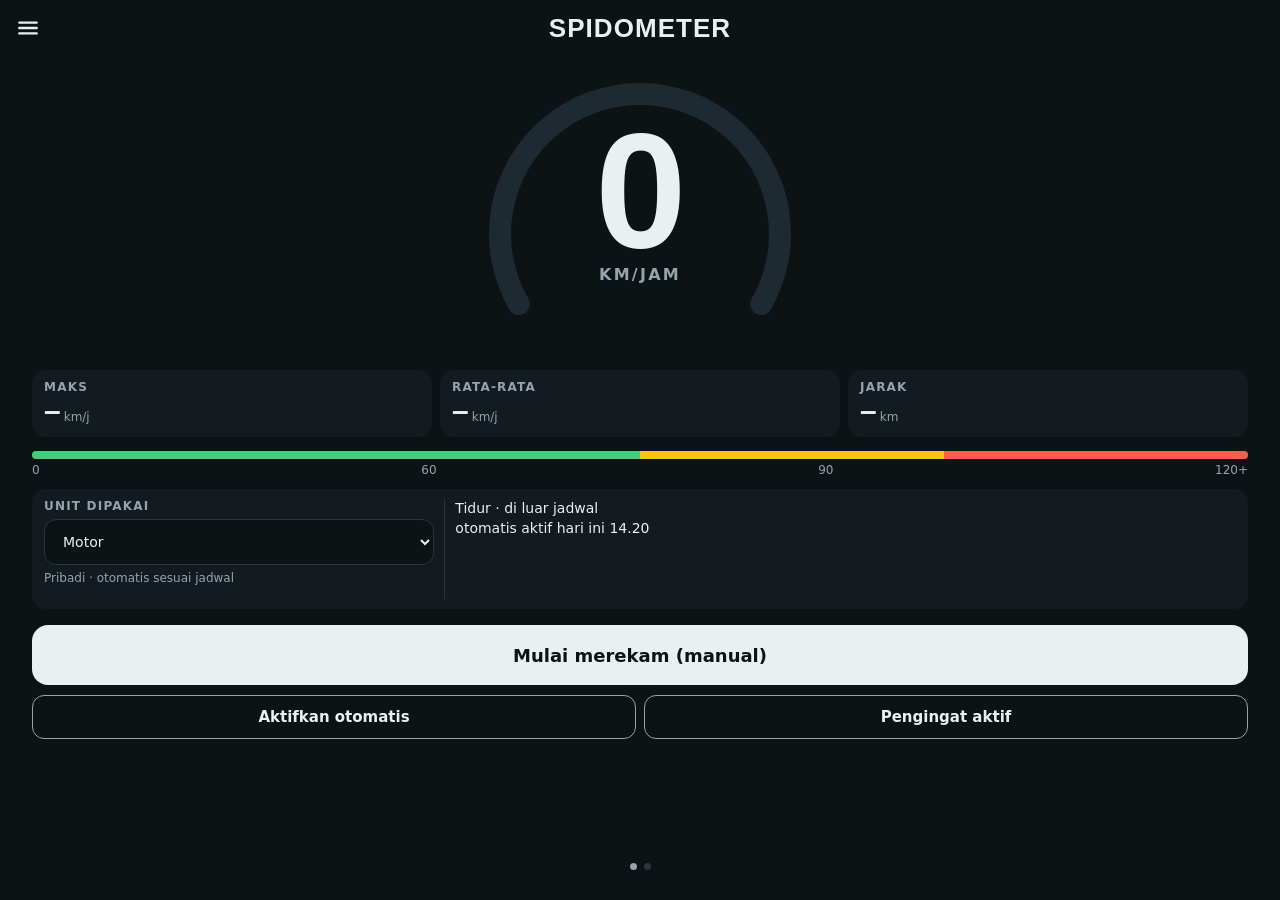
==== index.html @ d52c03e2 "v0.9.2 panel ikon, Data peta" ====
<!doctype html>
<html lang="id">
<head>
<meta charset="utf-8">
<meta name="viewport" content="width=device-width, initial-scale=1.0, maximum-scale=1.0, viewport-fit=cover">
<meta name="theme-color" content="#0D1215">
<title>HZ Trip</title>
<link rel="stylesheet" href="vendor/leaflet.css">
<link rel="stylesheet" href="style.css">
</head>
<body>
<div id="app">
  <div id="top">
    <button class="ib" id="btnMenu" aria-label="Menu"><svg width="26" height="26" viewBox="0 0 24 24" fill="none" stroke="currentColor" stroke-width="2.2" stroke-linecap="round"><path d="M4 7h16M4 12h16M4 17h16"/></svg></button>
    <div class="ttl" id="ttl">SPIDOMETER</div>
    <div style="width:48px"></div>
  </div>
  <div id="main">

    <!-- A. Spidometer -->
    <section class="view on" id="v-spido">
      <div id="spPager">
      <div id="spMain">
      <div class="gwrap">
        <svg viewBox="0 0 360 300" aria-hidden="true">
          <path id="gTrack" fill="none" style="stroke:var(--sf)" stroke-width="22" stroke-linecap="round"/>
          <path id="gVal" fill="none" stroke="#3FD07A" stroke-width="22" stroke-linecap="round"/>
        </svg>
        <div class="gnum"><b id="gNum">0</b><span>KM/JAM</span></div>
      </div>
      <div class="stats">
        <div class="stat"><small>MAKS</small><b id="sMax">–</b><i>km/j</i></div>
        <div class="stat"><small>RATA-RATA</small><b id="sAvg">–</b><i>km/j</i></div>
        <div class="stat"><small>JARAK</small><b id="sKm">–</b><i>km</i></div>
      </div>
      <div class="legend"><div></div><div></div><div></div></div>
      <div class="legl"><span>0</span><span>60</span><span>90</span><span>120+</span></div>
      <div class="card ucard urow"><div class="ucol"><label for="unitSel">UNIT DIPAKAI</label><select id="unitSel"></select><div class="muted" id="unitNote"></div></div><div id="modeBox"></div></div>
      <button class="recbtn start" id="btnRec"></button>
      <div id="modeBtns"></div>
      <div class="gps" id="gpsLine"></div>
      <div id="warnBox"></div>
      <div id="bkNote"></div>
      </div>
      <div id="spMapPage">
        <div id="spMapWrap"><div id="spMap"></div>
          <div id="spHud"><div class="spv"><b id="spSpd">–</b><small>km/j</small></div></div>
          <div id="spNote"></div>
          <button class="locbtn" id="spToMain" aria-label="Ke Spidometer"><svg width="24" height="24" viewBox="0 0 24 24" fill="none" stroke-width="2" stroke-linecap="round" stroke-linejoin="round"><path d="M3.5 18a9 9 0 1 1 17 0"/><path d="M12 17l4.2-5.6"/><circle cx="12" cy="17" r="1.3"/><path d="M5.6 12.4l1.2.7M12 7.2v1.4M18.4 12.4l-1.2.7"/></svg></button>
          <button class="locbtn" id="spBat" aria-label="Batas wilayah"><svg width="24" height="24" viewBox="0 0 24 24" fill="none" stroke-width="2" stroke-linecap="round" stroke-linejoin="round"><path d="M4 7l5-3 6 3 5-2v12l-5 2-6-3-5 3z"/><path d="M9 4v13M15 7v13"/></svg></button>
          <button class="locbtn" id="spLoc" aria-label="Posisi saya"><svg width="22" height="22" viewBox="0 0 24 24" fill="none" stroke-width="2" stroke-linecap="round"><circle cx="12" cy="12" r="7"/><circle cx="12" cy="12" r="2.5"/><path d="M12 1v4M12 19v4M1 12h4M19 12h4"/></svg></button>
        </div>
        <div id="spBar"><button class="btn sm on" id="spFol">Ikuti: ya</button><button class="btn sm on" id="spZoom">Zoom otomatis: ya</button><button class="btn sm" id="spAwake">Layar menyala: tidak</button></div>
              </div>
      </div>
      <div id="spDots"><i id="spD1" class="on"></i><i id="spD0"></i></div>
    </section>

    <!-- B. Lintasan -->
    <section class="view" id="v-lintasan">
      <div class="mapnav"><button class="ib" id="mPrev" aria-label="Hari sebelumnya"><svg width="20" height="20" viewBox="0 0 24 24" fill="none" stroke="currentColor" stroke-width="2.4" stroke-linecap="round" stroke-linejoin="round"><path d="M15 5l-7 7 7 7"/></svg></button><input type="date" id="mPick"><button class="ib" id="mNext" aria-label="Hari berikutnya"><svg width="20" height="20" viewBox="0 0 24 24" fill="none" stroke="currentColor" stroke-width="2.4" stroke-linecap="round" stroke-linejoin="round"><path d="M9 5l7 7-7 7"/></svg></button><button class="btn sm" id="mToday">Hari ini</button></div>
      <div class="mapbar">
        <div class="seg" id="mapSeg"><button data-map="sat">Satelit</button><button data-map="osm">Peta</button></div>
        <button class="ib mapmenu" id="mapMenu" aria-label="Menu peta"><svg width="24" height="24" viewBox="0 0 24 24" fill="none" stroke="currentColor" stroke-width="2" stroke-linecap="round" stroke-linejoin="round"><path d="M9 4L3 6v14l6-2 6 2 6-2V4l-6 2-6-2z"/><path d="M9 4v14M15 6v14"/></svg></button>
      </div>
      <div class="chips" id="mapChips"></div>
      <div id="mapWrap"><div id="map"></div><div id="mapMsg"></div><button class="btn" id="mapPlay" aria-label="Putar ulang lintasan">▶ Putar</button><div id="pbHud" style="display:none"><b id="pbSpd">0</b><small>km/j</small><span id="pbClk">--.--.--</span></div></div>
      <div id="pbBar" style="display:none"><div class="pbr"><button class="btn" id="pbPlay" aria-label="Putar atau jeda">▶</button><input type="range" id="pbSl" min="0" max="1000" value="0"><button class="btn sm" id="pbX">Tutup</button></div><div class="pbr"><div class="seg" id="pbMult"><button data-m="1">×1</button><button data-m="10">×10</button><button data-m="60">×60</button></div><button class="btn sm" id="pbFol">Ikuti: ya</button></div></div>
      <div id="profBox" style="display:none"><div class="phd"><b id="profT">Profil ketinggian</b><button class="btn sm" id="profX">Tutup</button></div><div class="pst" id="profS"></div><canvas id="profCv"></canvas><div class="pst" id="profR"></div></div>
      <div class="legend" style="margin:8px 16px 4px"><div></div><div></div><div></div></div>
      <div class="legl" style="margin:0 16px 4px"><span>0</span><span>60</span><span>90</span><span>120+</span></div>
      <div class="legnote"><i></i>Abu-abu = berhenti (0 km/j lebih dari 1 menit)</div>
    </section>

    <!-- C. Riwayat -->
    <section class="view" id="v-riwayat">
      <button class="btn" id="btnPrint" style="width:100%">Cetak / ekspor</button>
      <div id="monthView"></div>
      <div id="dayView">
      <div class="row" style="margin-top:8px;flex-wrap:wrap"><button class="btn sm" id="toList">‹ Daftar 30 hari</button><button class="btn sm" id="toMap">Lihat di peta</button></div>
      <div class="dnav">
        <button class="ib" id="dPrev" aria-label="Hari sebelumnya"><svg width="22" height="22" viewBox="0 0 24 24" fill="none" stroke="currentColor" stroke-width="2.4" stroke-linecap="round" stroke-linejoin="round"><path d="M15 5l-7 7 7 7"/></svg></button>
        <div class="dt" id="dLabel"></div>
        <button class="ib" id="dNext" aria-label="Hari berikutnya"><svg width="22" height="22" viewBox="0 0 24 24" fill="none" stroke="currentColor" stroke-width="2.4" stroke-linecap="round" stroke-linejoin="round"><path d="M9 5l7 7-7 7"/></svg></button>
      </div>
      <input type="date" id="dPick" style="margin-top:4px">
      <div id="daySum"></div>
      <div id="miniWrap" style="display:none"><div id="miniMap"></div><div id="miniBar"><span id="miniT"></span><button class="btn sm" id="miniX">Tutup peta</button></div></div>
      <div id="tripList"></div>
      </div>
    </section>

    <!-- Data peta -->
    <section class="view" id="v-data">
      <div class="row" style="margin-bottom:10px"><div class="seg" id="dpTabs"><button data-tab="danau">Danau</button><button data-tab="gambar">Gambar</button><button data-tab="batas">Batas</button><button data-tab="pdf">Peta PDF</button></div></div>
      <div class="dpp" id="dp-danau"></div>
      <div class="dpp" id="dp-gambar"></div>
      <div class="dpp" id="dp-batas"></div>
      <div class="dpp" id="dp-pdf">
      <div class="card"><div id="ovList" class="muted">Belum ada.</div>
        <button class="btn" id="ovAdd" style="margin-top:10px;width:100%">+ Tambah peta dari PDF</button>
        <button class="btn" id="ovImp" style="margin-top:8px;width:100%">Impor peta dari ponsel lain (.hzpeta)</button>
        <input type="file" id="ovHz" multiple style="display:none">
        <input type="file" id="ovFile" accept="application/pdf,.pdf" style="display:none">
        <div class="muted" style="margin-top:8px">PDF diubah jadi gambar beresolusi tinggi di ponsel, lalu dipasang di peta lewat 2–3 titik acuan. Tampil di Lintasan dan peta mini; bisa dipakai tanpa internet.</div></div>

      </div>
    </section>

    <!-- Pengaturan -->
    <section class="view" id="v-set">
      <div id="setMenu"></div>
      <div class="spage" id="sp-jadwal">
        <div class="sph"><button class="ib" data-back="1" aria-label="Kembali"><svg width="24" height="24" viewBox="0 0 24 24" fill="none" stroke="currentColor" stroke-width="2.4" stroke-linecap="round" stroke-linejoin="round"><path d="M15 5l-7 7 7 7"/></svg></button><b>Jadwal dan rekam otomatis</b></div>
      <div class="h">JADWAL MINGGUAN</div>
      <div class="card">
        <label class="chk"><input type="checkbox" id="autoChk"> Rekam otomatis sesuai jadwal</label>
        <div class="muted" style="margin:6px 0 10px">Di dalam jendela jadwal, HZ Trip siaga dan mulai merekam sendiri saat kendaraan jalan. Di luar jendela, HZ Trip tidur; rekam manual lewat tombol Mulai.</div>
        <div class="muted" style="margin-bottom:4px">Jendela aktif dimulai sebelum masuk dan berakhir setelah pulang:</div>
        <select id="marginSel"><option value="0">tepat jam masuk / pulang</option><option value="15">15 menit sebelum / sesudah</option><option value="30">30 menit sebelum / sesudah</option><option value="45">45 menit sebelum / sesudah</option><option value="60">1 jam sebelum / sesudah</option></select>
      </div>
      <div id="schedBox"></div>

      <div class="h">BATAS PISAH TRIP</div>
      <select id="splitSel">
        <option value="15">15 detik</option><option value="60">1 menit</option><option value="180">3 menit</option><option value="300">5 menit</option>
      </select>
      <div class="muted" style="margin-top:6px">Berhenti selama ini = trip berakhir. Trip baru mulai otomatis saat kecepatan 5 km/jam atau lebih selama 5 detik, atau saat keluar dari lingkaran titik berhenti terakhir. Trip hanya disimpan bila pernah mencapai 10 km/jam.</div>

      <div class="h">LINGKARAN TITIK BERHENTI</div>
      <select id="radiusSel"><option value="150">150 meter</option><option value="200">200 meter</option></select>
      <div class="muted" style="margin-top:6px">Setelah berhenti, bila ponsel keluar dari lingkaran ini rekaman langsung dimulai tanpa menunggu kecepatan.</div>
      </div>
      <div class="spage" id="sp-unit">
        <div class="sph"><button class="ib" data-back="1" aria-label="Kembali"><svg width="24" height="24" viewBox="0 0 24 24" fill="none" stroke="currentColor" stroke-width="2.4" stroke-linecap="round" stroke-linejoin="round"><path d="M15 5l-7 7 7 7"/></svg></button><b>Unit dan pengemudi</b></div>
      <div class="h">NAMA PENGEMUDI (UNTUK LAPORAN)</div>
      <input type="text" id="driverIn" placeholder="Nama" maxlength="40">

      <div class="h">UNIT</div>
      <div class="card" id="unitBox"></div>
      <div class="row" style="margin-top:8px"><input type="text" id="unitNew" placeholder="Nomor unit baru, mis. BT.15" maxlength="20"><select id="unitNewType" style="width:112px;flex-shrink:0"><option>Kerja</option><option>Pribadi</option></select><button class="btn pri" id="unitAdd" style="flex-shrink:0">Tambah</button></div>
      </div>
      <div class="spage" id="sp-peta">
        <div class="sph"><button class="ib" data-back="1" aria-label="Kembali"><svg width="24" height="24" viewBox="0 0 24 24" fill="none" stroke="currentColor" stroke-width="2.4" stroke-linecap="round" stroke-linejoin="round"><path d="M15 5l-7 7 7 7"/></svg></button><b>Peta</b></div>
      <div class="h">PETA SAYA (PDF)</div>
      <div class="card"><div class="muted">Daftar peta PDF (tambah, kalibrasi, ekspor, impor, hapus) sekarang ada di menu Data peta.</div><button class="btn" id="ovGo" style="margin-top:10px;width:100%">Buka Data peta › Peta PDF</button></div>

      <div class="h">DATA KETINGGIAN (DEMNAS)</div>
      <div class="card"><div class="muted" id="demInfo">Memeriksa…</div>
        <div class="muted" id="demProg" style="display:none;margin-top:8px"></div>
        <div class="muted" id="demErr" style="margin-top:6px;white-space:pre-wrap;color:var(--bad,#e66)"></div>
        <button class="btn" id="demAdd" style="margin-top:10px;width:100%">Impor berkas .tif</button>
        <input type="file" id="demFile" multiple style="display:none">
        <button class="btn" id="demDel" style="margin-top:8px;width:100%;display:none">Hapus data ketinggian</button>
        <div class="muted" style="margin-top:8px">Pilih satu atau beberapa lembar DEMNAS (.tif, koordinat derajat/EPSG:4326). Dibaca di ponsel, disimpan terpisah dari cache peta dan tidak ikut cadangan, jadi simpan berkas aslinya. Sumber: DEMNAS, Badan Informasi Geospasial (BIG).</div></div>

      <div class="h">DETAIL SATELIT</div>
      <div class="card"><div class="muted">Zoom terdalam yang punya foto asli di areamu. Di atas angka ini foto hanya diperbesar (buram), tapi peta tetap bisa di-zoom lebih dekat tanpa tulisan "data not yet available". Kalau foto masih tajam, naikkan; kalau muncul tulisan itu, turunkan.</div>
        <div class="opts" id="satNat" style="margin-top:8px"></div></div>

      <div class="h">CACHE PETA</div>
      <div class="card"><div class="muted" id="tcInfo">Menghitung…</div>
        <div class="muted" style="margin-top:6px">Peta satelit dan peta jalan yang pernah Anda lihat tersimpan di ponsel, jadi bisa dibuka lagi tanpa internet. Batas 300 MB; yang paling lama dibuang lebih dulu.</div>
        <button class="btn" id="tcClear" style="margin-top:10px;width:100%">Bersihkan cache peta</button></div>
      </div>
      <div class="spage" id="sp-data">
        <div class="sph"><button class="ib" data-back="1" aria-label="Kembali"><svg width="24" height="24" viewBox="0 0 24 24" fill="none" stroke="currentColor" stroke-width="2.4" stroke-linecap="round" stroke-linejoin="round"><path d="M15 5l-7 7 7 7"/></svg></button><b>Data dan cadangan</b></div>
      <div class="h">CADANGAN DATA</div>
      <div class="card"><div class="muted" id="bkInfo">Memeriksa…</div>
        <button class="btn pri" id="bkMake" style="margin-top:10px;width:100%">Buat cadangan sekarang</button>
        <label class="plist" style="display:flex;align-items:center;gap:12px;margin-top:8px;font-size:max(11px,calc(15px * var(--fs,1)))"><input type="checkbox" id="autoBkChk" checked style="width:20px;height:20px"> Simpan cadangan otomatis tiap hari (2 berkas bergantian)</label>
        <button class="btn" id="bkRestore" style="margin-top:8px;width:100%">Pulihkan dari cadangan</button>
        <input type="file" id="bkFile" accept=".hztrip,application/gzip,application/octet-stream,application/json" style="display:none">
        <div class="muted" style="margin-top:8px">Satu berkas berisi semua trip, jadwal, unit, dan pengaturan. Kirim ke WhatsApp atau Drive supaya aman bila ponsel hilang. Peta saya (PDF) tidak ikut; impor ulang dari berkas PDF Anda.</div></div>

      <div class="h">MERAMPINGKAN DATA LAMA</div>
      <div class="card"><div class="muted" id="thinInfo">Memeriksa…</div>
        <div class="row" style="margin-top:10px;gap:8px;align-items:center"><span class="muted">Data lebih lama dari</span>
          <select id="thinSel"><option value="90">90 hari</option><option value="180">180 hari</option><option value="365">365 hari</option></select></div>
        <button class="btn" id="thinGo" style="margin-top:10px;width:100%">Rampingkan sekarang</button>
        <div class="muted" style="margin-top:8px">Titik GPS yang rapat pada hari lama dijarangkan (belokan, perubahan kecepatan, awal dan akhir trip tetap utuh). Daftar trip, jarak, kecepatan, dan rata-rata tidak berubah. Potong atau gabung trip pada hari yang sudah dirampingkan jadi kurang presisi. Anda akan ditawari cadangan dulu.</div></div>

      <div class="h">TRIP DIHAPUS</div>
      <div class="card"><div id="hidList" class="muted">Tidak ada.</div><div class="muted" style="margin-top:8px">Trip yang dihapus disembunyikan 30 hari, lalu titik GPS-nya dihapus permanen.</div></div>
      </div>
      <div class="spage" id="sp-latar">
        <div class="sph"><button class="ib" data-back="1" aria-label="Kembali"><svg width="24" height="24" viewBox="0 0 24 24" fill="none" stroke="currentColor" stroke-width="2.4" stroke-linecap="round" stroke-linejoin="round"><path d="M15 5l-7 7 7 7"/></svg></button><b>Perekaman latar belakang</b></div>
      <div class="h">PEREKAMAN DI LATAR BELAKANG</div>
      <div class="card"><div class="muted" id="setStat"></div>
        <button class="btn" id="btnBg" style="margin-top:10px;width:100%">Atur izin lokasi "Selalu"</button>
        <button class="btn" id="btnBatt" style="margin-top:8px;width:100%">Atur penghematan baterai</button>
        <button class="btn" id="btnAct" style="margin-top:8px;width:100%">Atur izin aktivitas fisik</button>
        <div style="margin-top:12px"><label for="popSel" style="display:block;font-size:max(11px,calc(12px * var(--fs,1)));font-weight:600;letter-spacing:.1em;color:var(--tx2);margin-bottom:6px">SUARA POPUP</label>
          <select id="popSel"><option value="alarm">Alarm (berbunyi walau ponsel senyap)</option><option value="notif">Notifikasi (ikut mode senyap)</option><option value="off">Tanpa suara (hanya getar)</option></select>
          <div class="muted" id="popName" style="margin-top:8px"></div>
          <div class="row" style="margin-top:6px;gap:6px"><button class="btn sm" id="btnPopPick" style="flex:1">Pilih nada</button><button class="btn sm" id="btnPopTest" style="flex:1">Coba bunyikan</button><button class="btn sm" id="btnPopDef" style="flex:1">Nada bawaan</button></div>
          <div class="muted" style="margin-top:6px">Popup mulai merekam sendiri bila tidak ditutup dalam 2 menit sejak muncul. Tombol Tutup berarti tidak merekam.</div></div>
        <button class="btn" id="btnOver" style="margin-top:8px;width:100%">Atur izin popup (tampil di atas aplikasi lain)</button>
        <div class="muted" style="margin-top:8px">Pilih HZ Trip lalu "Tanpa pembatasan" agar perekaman tidak dimatikan sistem.</div>
        <div class="muted" style="margin-top:8px">Tombol cepat: geser layar dari atas dua kali, ketuk ikon pensil, lalu seret "HZ Trip" ke deretan atas. Satu ketuk untuk Mulai / Akhiri.</div>
      </div>
      <div class="h">CATATAN PEMICU</div>
      <div class="card"><pre id="diagBox" class="muted" style="white-space:pre-wrap;font-size:max(11px,calc(12px * var(--fs,1)));max-height:260px;overflow:auto;margin:0">Memuat…</pre>
        <div class="row" style="gap:8px;margin-top:10px"><button class="btn" id="diagShare" style="flex:1">Bagikan</button><button class="btn" id="diagClear" style="flex:1">Hapus</button></div>
        <div class="muted" style="margin-top:8px">Setiap kali pemicu otomatis jalan, berhenti, atau gagal, tercatat di sini. Bila rekaman terlambat mulai, kirim catatan ini agar penyebabnya bisa dilacak.</div></div>
      </div>
      <div class="spage" id="sp-tampil">
        <div class="sph"><button class="ib" data-back="1" aria-label="Kembali"><svg width="24" height="24" viewBox="0 0 24 24" fill="none" stroke="currentColor" stroke-width="2.4" stroke-linecap="round" stroke-linejoin="round"><path d="M15 5l-7 7 7 7"/></svg></button><b>Tampilan</b></div>
      <div class="h">TEMA</div>
      <div class="themeseg" id="themeSeg"><button data-t="dark">Gelap</button><button data-t="light">Terang</button><button data-t="auto">Ikuti sistem</button></div>
      <div class="h" style="margin-top:18px">UKURAN TEKS</div>
      <div class="themeseg" id="fontSeg"><button data-f="s">Kecil</button><button data-f="m">Sedang</button><button data-f="l">Besar</button></div>
      <div class="muted" style="margin-top:8px">Besar = ukuran sekarang. Sedang 85%, Kecil 70%, teks terkecil tetap 11 px. Angka kecepatan besar tidak ikut berubah.</div>
      <div class="muted" style="margin-top:8px">Tema terang lebih mudah dibaca di bawah matahari. Peta, cetakan PDF, dan KML tidak berubah.</div>
      </div>
      <div class="spage" id="sp-tentang">
        <div class="sph"><button class="ib" data-back="1" aria-label="Kembali"><svg width="24" height="24" viewBox="0 0 24 24" fill="none" stroke="currentColor" stroke-width="2.4" stroke-linecap="round" stroke-linejoin="round"><path d="M15 5l-7 7 7 7"/></svg></button><b>Tentang</b></div>
      <div class="h">ATURAN TETAP</div>
      <div class="card muted">Warna kecepatan: hijau sampai 60, kuning 60–90, merah di atas 90 km/jam.<br>Jalan kaki (di bawah 10 km/jam) tidak dicatat sebagai trip.<br>Label Kerja / Pribadi mengikuti jenis unit yang dipakai (diatur saat unit didaftarkan). Unit tiap trip bisa diubah di Riwayat.<br>Titik GPS mentah tidak pernah diubah; hanya unit dan label yang bisa Anda ubah.</div>

      <div class="h">VERSI</div>
      <div class="card muted">HZ Trip versi 0.8.0<br>Putar ulang lintasan: tombol Putar di Lintasan.</div>
      </div>
    </section>
  </div>
</div>

<div class="scrim" id="scrim"></div>
<nav id="drawer">
  <div class="brand">HZ TRIP</div>
  <a data-go="spido" class="on">Spidometer</a>
  <a data-go="lintasan">Lintasan</a>
  <a data-go="riwayat">Riwayat</a>
  <a data-print="1">Cetak</a>
  <a data-go="set">Pengaturan</a>
  <a data-go="data">Data peta</a>
  <div class="ver">by Yohanes div2<br>Versi 0.9.2</div>
</nav>
<div id="mergeBar"><div id="mergeInfo"></div><button class="btn" id="mergeNo">Batal</button><button class="btn pri" id="mergeGo">Gabungkan</button></div>
<div id="sheet"></div>
<div id="toast"></div>

<script src="vendor/capacitor-core.js"></script>
<script src="vendor/jspdf.umd.min.js"></script>
<script src="vendor/jspdf.plugin.autotable.min.js"></script>
<script src="vendor/leaflet.js"></script>
<script src="trips.js"></script>
<script src="ekspor.js"></script>
<script src="peta.js"></script>
<script src="dem.js"></script>
<script src="batas.js"></script>
<script src="app.js"></script>
</body>
</html>
---- style.css ----
@font-face{font-family:'Barlow Condensed';font-weight:500;src:url('fonts/bc-500.woff2') format('woff2');font-display:swap}
@font-face{font-family:'Barlow Condensed';font-weight:600;src:url('fonts/bc-600.woff2') format('woff2');font-display:swap}
@font-face{font-family:'Barlow Condensed';font-weight:700;src:url('fonts/bc-700.woff2') format('woff2');font-display:swap}
@font-face{font-family:'Barlow';font-weight:400;src:url('fonts/b-400.woff2') format('woff2');font-display:swap}
@font-face{font-family:'Barlow';font-weight:500;src:url('fonts/b-500.woff2') format('woff2');font-display:swap}
@font-face{font-family:'Barlow';font-weight:600;src:url('fonts/b-600.woff2') format('woff2');font-display:swap}

:root{--bg:#0D1215;--card:#131B20;--card2:#151C21;--line:#2A353C;--tx:#EAF0F2;--tx2:#93A4AD;--tx3:#C5D1D7;--sf:#1E2A31;--mapbg:#0F1519;--ov:rgba(13,18,21,.88);--cs:dark;
--wbg:#2A1F12;--wbd:#5A4220;--wtx:#F2C98A;--ckb:#16332A;--ckt:#7FE0AE;--cpb:#2F2A16;--cpt:#E8D27A;--cfb:#3A2A12;--cft:#F2C98A;--off:#566770;
--g:#3FD07A;--y:#F5C518;--r:#FF5B50;--cond:'Barlow Condensed','Arial Narrow',sans-serif;--sans:'Barlow',system-ui,sans-serif}
*{box-sizing:border-box;-webkit-tap-highlight-color:transparent}
html,body{margin:0;height:100%;background:var(--bg);color:var(--tx);font-family:var(--sans);color-scheme:var(--cs);overscroll-behavior:none}
button{font-family:inherit;color:inherit}
#app{height:100%;display:flex;flex-direction:column;padding-top:env(safe-area-inset-top,24px)}
#top{display:flex;align-items:center;height:56px;flex-shrink:0;padding:0 4px}
#top .ttl{flex:1;text-align:center;font-family:var(--cond);font-weight:600;font-size:max(11px,calc(26px * var(--fs,1)));letter-spacing:.04em}
.ib{color:var(--tx);width:48px;height:48px;border:0;background:transparent;display:flex;align-items:center;justify-content:center;cursor:pointer}
#main{flex:1;overflow-y:auto;padding:0 16px calc(24px + env(safe-area-inset-bottom,0px))}
.view{display:none}.view.on{display:block}

/* spidometer */
.gwrap{position:relative;width:100%;max-width:360px;margin:8px auto 0}
.gwrap svg{width:100%;display:block}
.gnum{position:absolute;left:0;right:0;top:50%;transform:translateY(-58%);text-align:center}
.gnum b{display:block;font-family:var(--cond);font-weight:700;font-size:min(164px,40vw);line-height:.9;letter-spacing:-.01em}
.gnum span{font-size:max(11px,calc(16px * var(--fs,1)));color:var(--tx2);letter-spacing:.14em;font-weight:600}
.stats{display:grid;grid-template-columns:repeat(3,1fr);gap:8px;margin-top:6px}
.stat{background:var(--card);border-radius:14px;padding:10px 12px}
.stat small{display:block;font-size:max(11px,calc(12px * var(--fs,1)));font-weight:600;letter-spacing:.1em;color:var(--tx2)}
.stat b{font-family:var(--cond);font-weight:700;font-size:max(11px,calc(30px * var(--fs,1)));line-height:1.1}
.stat i{font-style:normal;font-size:max(11px,calc(12px * var(--fs,1)));color:var(--tx2);margin-left:3px}
.legend{display:flex;height:8px;border-radius:4px;overflow:hidden;margin:14px 0 4px}
.legend div:nth-child(1){flex:60;background:var(--g)}.legend div:nth-child(2){flex:30;background:var(--y)}.legend div:nth-child(3){flex:30;background:var(--r)}
.legl{display:flex;justify-content:space-between;font-size:max(11px,calc(12px * var(--fs,1)));color:var(--tx2)}
.recbtn{width:100%;height:60px;margin-top:16px;border-radius:16px;border:0;font-size:max(11px,calc(18px * var(--fs,1)));font-weight:600;cursor:pointer;display:flex;align-items:center;justify-content:center;gap:10px}
.recbtn.start{background:var(--tx);color:var(--bg)}
.recbtn.stop{background:transparent;border:1.5px solid var(--r);color:var(--r)}
.dot{width:12px;height:12px;border-radius:50%;background:var(--r);animation:bl 1.2s infinite}
@keyframes bl{50%{opacity:.25}}
.gps{margin-top:12px;text-align:center;font-size:max(11px,calc(14px * var(--fs,1)));color:var(--tx2);line-height:1.5}
.warn{margin-top:12px;border-radius:12px;background:var(--wbg);border:1px solid var(--wbd);color:var(--wtx);padding:10px 12px;font-size:max(11px,calc(14px * var(--fs,1)));line-height:1.45}

/* umum */
.card{background:var(--card);border-radius:14px;padding:14px;margin-top:8px}
.h{font-size:max(11px,calc(12px * var(--fs,1)));font-weight:600;letter-spacing:.1em;color:var(--tx2);margin:18px 0 6px}
.row{display:flex;align-items:center;gap:10px}
.btn{height:44px;padding:0 16px;border-radius:12px;border:1px solid var(--tx2);background:transparent;font-size:max(11px,calc(15px * var(--fs,1)));font-weight:600;cursor:pointer}
.btn.pri{background:var(--tx);color:var(--bg);border-color:var(--tx)}
.btn.sm{height:36px;padding:0 12px;font-size:max(11px,calc(14px * var(--fs,1)))}
input[type=text],input[type=date],input[type=month],select{height:46px;width:100%;border:1px solid var(--line);border-radius:12px;background:var(--bg);color:var(--tx);font-size:max(11px,calc(16px * var(--fs,1)));padding:0 14px;font-family:inherit}
.muted{color:var(--tx2);font-size:max(11px,calc(14px * var(--fs,1)));line-height:1.45}
.chip{display:inline-flex;align-items:center;height:26px;padding:0 10px;border-radius:13px;background:var(--sf);font-size:max(11px,calc(13px * var(--fs,1)));font-weight:500}
.chip.k{background:var(--ckb);color:var(--ckt)}.chip.p{background:var(--cpb);color:var(--cpt)}.chip.n{background:transparent;border:1px dashed var(--line);color:var(--tx2)}

/* riwayat */
.dnav{display:flex;align-items:center;gap:6px}
.dnav .dt{flex:1;text-align:center;font-family:var(--cond);font-weight:600;font-size:max(11px,calc(22px * var(--fs,1)))}
.sum{display:grid;grid-template-columns:repeat(3,1fr);gap:8px;text-align:center}
.sum b{display:block;font-family:var(--cond);font-weight:700;font-size:max(11px,calc(28px * var(--fs,1)));line-height:1.1}
.sum small{font-size:max(11px,calc(12px * var(--fs,1)));color:var(--tx2)}
.zbar{display:flex;height:8px;border-radius:4px;overflow:hidden;margin-top:12px;background:var(--sf)}
.trip{display:block;width:100%;text-align:left;background:var(--card);border:0;border-radius:14px;padding:12px 14px;margin-top:8px;cursor:pointer}
.trip .t1{display:flex;align-items:center;gap:8px}
.trip .tm{font-family:var(--cond);font-weight:600;font-size:max(11px,calc(22px * var(--fs,1)));flex:1}
.trip .t2{display:grid;grid-template-columns:repeat(4,1fr);margin-top:8px;text-align:right}
.trip .t2 small{display:block;font-size:max(11px,calc(12px * var(--fs,1)));color:var(--tx2);letter-spacing:.06em}
.trip .t2 b{font-family:var(--cond);font-weight:700;font-size:max(11px,calc(24px * var(--fs,1)))}
.trip .t2 div:first-child{text-align:left}
.empty{text-align:center;color:var(--tx2);padding:36px 12px;line-height:1.5}

.ucard{margin-top:12px}
.ucard label{display:block;font-size:max(11px,calc(12px * var(--fs,1)));font-weight:600;letter-spacing:.1em;color:var(--tx2);margin-bottom:6px}

/* lintasan tanggal */
.mapnav{display:flex;align-items:center;gap:4px;padding:0 8px 6px}
.mapnav input{flex:1;height:40px;min-width:0}
.mapnav .ib{width:40px;height:40px}

/* gabung manual */
.trip{user-select:none;-webkit-user-select:none;-webkit-touch-callout:none}
.trip.dim{opacity:.3;pointer-events:none}
.btn.danger{border-color:var(--r);color:var(--r)}
.hrow{display:flex;align-items:center;gap:8px;padding:8px 0;border-bottom:1px solid var(--sf)}
.hrow>span{flex:1;font-size:max(11px,calc(14px * var(--fs,1)));line-height:1.35;color:var(--tx3)}

#mergeBar{position:fixed;left:0;right:0;bottom:0;z-index:45;display:none;align-items:center;gap:8px;background:var(--card2);border-top:1px solid var(--line);padding:10px 12px calc(10px + env(safe-area-inset-bottom,0px))}
#mergeInfo{flex:1;font-size:max(11px,calc(14px * var(--fs,1)));line-height:1.3;color:var(--tx3)}
#mergeGo:disabled{opacity:.35}
.trip .cbx{display:inline-flex;align-items:center;justify-content:center;width:24px;height:24px;border-radius:7px;border:2px solid var(--tx2);margin-right:8px;flex-shrink:0;font-size:max(11px,calc(16px * var(--fs,1)));line-height:1}
.trip.sel{outline:2px solid var(--tx)}
.trip.sel .cbx{background:var(--tx);color:var(--bg);border-color:var(--tx)}
.part{display:flex;justify-content:space-between;padding:7px 0;border-bottom:1px solid var(--sf);font-size:max(11px,calc(15px * var(--fs,1)))}
.gapbtn{width:100%;margin:6px 0;height:38px;font-size:max(11px,calc(14px * var(--fs,1)))}

/* ringkasan 30 hari */
.mrow{display:flex;align-items:center;width:100%;gap:10px;text-align:left;background:var(--card);border:0;border-radius:14px;padding:10px 12px;margin-top:6px;cursor:pointer}
.mrow.none{background:transparent;border:1px dashed var(--line);cursor:pointer}
.mrow .md{width:72px;flex-shrink:0;white-space:nowrap}
.mrow .md small{display:block;font-size:max(11px,calc(12px * var(--fs,1)));color:var(--tx2);letter-spacing:.06em}
.mrow .md b{font-family:var(--cond);font-weight:600;font-size:max(11px,calc(21px * var(--fs,1)));line-height:1.1}
.mrow .mc{flex:1;text-align:right}
.mrow .mc small{display:block;font-size:max(11px,calc(12px * var(--fs,1)));color:var(--tx2);letter-spacing:.06em}
.mrow .mc b{font-family:var(--cond);font-weight:700;font-size:max(11px,calc(22px * var(--fs,1)));line-height:1.15}
.mrow.none .mc b{color:var(--tx2);font-weight:500}
.mrow .mt{width:44px;text-align:center;font-size:max(11px,calc(12px * var(--fs,1)));color:var(--tx2);flex-shrink:0}

/* drawer & sheet */
.scrim{position:fixed;inset:0;background:rgba(0,0,0,.6);display:none;z-index:50}.scrim.on{display:block}
#drawer{position:fixed;top:0;bottom:0;left:0;width:78%;max-width:300px;background:var(--card2);border-right:1px solid var(--line);z-index:60;transform:translateX(-102%);transition:transform .2s;padding:calc(16px + env(safe-area-inset-top,0px)) 0 16px;display:flex;flex-direction:column}
#drawer.on{transform:none}
#drawer .brand{font-family:var(--cond);font-weight:700;font-size:max(11px,calc(30px * var(--fs,1)));letter-spacing:.06em;padding:0 20px 14px}
#drawer a{display:flex;align-items:center;height:52px;padding:0 20px;font-size:max(11px,calc(18px * var(--fs,1)));cursor:pointer}
#drawer a.on{background:var(--sf);font-weight:600}
#drawer a.off{color:var(--off)}
#drawer .ver{line-height:1.5;margin-top:auto;padding:0 20px;font-size:max(11px,calc(12px * var(--fs,1)));color:var(--tx2)}
#sheet{position:fixed;left:0;right:0;bottom:0;max-height:88%;overflow-y:auto;background:var(--card2);border-top:1px solid var(--line);border-radius:22px 22px 0 0;z-index:70;transform:translateY(105%);transition:transform .2s;padding:10px 16px calc(20px + env(safe-area-inset-bottom,0px))}
#sheet.on{transform:none}
#sheet .grab{width:40px;height:4px;border-radius:2px;background:var(--line);margin:0 auto 8px}
#sheet .st{font-family:var(--cond);font-weight:600;font-size:max(11px,calc(26px * var(--fs,1)));letter-spacing:.04em;margin-bottom:4px}
.opts{display:flex;flex-wrap:wrap;gap:8px}
.opt{height:44px;padding:0 16px;border-radius:12px;border:1px solid var(--line);background:transparent;font-size:max(11px,calc(16px * var(--fs,1)));cursor:pointer}
.opt.on{background:var(--tx);color:var(--bg);border-color:var(--tx);font-weight:600}
.kv{display:flex;justify-content:space-between;padding:7px 0;border-bottom:1px solid var(--sf);font-size:max(11px,calc(15px * var(--fs,1)))}
.kv span:first-child{color:var(--tx2)}
.unit{display:flex;align-items:center;gap:8px;height:48px;border-bottom:1px solid var(--sf);font-size:max(11px,calc(17px * var(--fs,1)))}
.unit span{flex:1}
#toast{position:fixed;left:16px;right:16px;bottom:calc(24px + env(safe-area-inset-bottom,0px));background:var(--tx);color:var(--bg);border-radius:12px;padding:12px 14px;font-size:max(11px,calc(15px * var(--fs,1)));z-index:90;display:none}

.chk{display:flex;align-items:center;gap:12px;min-height:44px;font-size:max(11px,calc(16px * var(--fs,1)))}
.chk input{width:22px;height:22px;accent-color:var(--tx)}
.r2{display:grid;grid-template-columns:1fr 1fr;gap:8px}
.r2 label{font-size:max(11px,calc(12px * var(--fs,1)));color:var(--tx2);letter-spacing:.06em;font-weight:600}
.r2 input[type=time]{margin-top:3px}
input[type=time]{height:46px;width:100%;border:1px solid var(--line);border-radius:12px;background:var(--bg);color:var(--tx);font-size:max(11px,calc(16px * var(--fs,1)));padding:0 12px;font-family:inherit}
.modebox{margin-top:10px;border-radius:12px;background:var(--card);padding:12px 14px;font-size:max(11px,calc(15px * var(--fs,1)));line-height:1.45;text-align:center}
.modebox b{color:var(--tx)}
.modebox .btn{margin-top:8px}
.chip.m{background:var(--sf);color:var(--tx2)}
.chip.f{background:var(--cfb);color:var(--cft)}

.sday{padding:0;overflow:hidden}
.sd-h{display:flex;align-items:center;gap:10px;width:100%;min-height:56px;padding:8px 14px;border:0;background:transparent;text-align:left;cursor:pointer;margin:0}
.sd-h b{font-family:var(--cond);font-weight:600;font-size:max(11px,calc(22px * var(--fs,1)));letter-spacing:.03em;min-width:64px}
.sd-s{flex:1;font-size:max(11px,calc(14px * var(--fs,1)));color:var(--tx3);line-height:1.3}
.sd-s.off{color:var(--tx2)}
.chev{flex-shrink:0;transition:transform .15s}
.sday.open .chev{transform:rotate(180deg)}
.sd-body{padding:0 14px 14px}

#main.map{padding:0;overflow:hidden}
#v-lintasan{height:100%;flex-direction:column}
#v-lintasan.on{display:flex}
.mapbar{display:flex;align-items:center;gap:8px;padding:0 16px 8px}
.seg{display:flex;flex:1;border:1px solid var(--line);border-radius:12px;overflow:hidden}
.seg button{flex:1;height:38px;border:0;background:transparent;font-size:max(11px,calc(14px * var(--fs,1)));cursor:pointer}
.seg button.on{background:var(--tx);color:var(--bg);font-weight:600}
.chips{display:flex;gap:6px;overflow-x:auto;padding:0 16px 8px;flex-shrink:0}
.chips button{flex-shrink:0;height:34px;padding:0 12px;border-radius:17px;border:1px solid var(--line);background:transparent;font-size:max(11px,calc(14px * var(--fs,1)));cursor:pointer}
.chips button.on{background:var(--tx);color:var(--bg);font-weight:600;border-color:var(--tx)}
#mapWrap{position:relative;flex:1;min-height:200px}
#map{position:absolute;inset:0;z-index:0;background:var(--mapbg)}
#mapMsg{position:absolute;left:0;right:0;top:40%;text-align:center;color:var(--tx2);font-size:max(11px,calc(15px * var(--fs,1)));z-index:1;pointer-events:none;padding:0 24px}
.leaflet-container{font-family:var(--sans)}
.plist label{display:flex;align-items:center;gap:12px;min-height:44px;font-size:max(11px,calc(16px * var(--fs,1)))}
.plist input[type=checkbox],.plist input[type=radio]{width:20px;height:20px;accent-color:var(--tx);margin:0}
.pgrid{display:grid;grid-template-columns:1fr 1fr;column-gap:8px}

/* v0.5.2: legenda abu-abu, peta mini di Riwayat, peta saya, kalibrasi */
.legnote{margin:0 16px 8px;font-size:max(11px,calc(12px * var(--fs,1)));color:var(--tx2);display:flex;align-items:center;gap:6px}
.legnote i{display:inline-block;width:18px;height:0;border-top:4px solid #9AA3A8;border-radius:2px}
#miniWrap{position:sticky;top:0;z-index:5;margin:8px -16px 0;height:42vh;min-height:220px;background:var(--mapbg);border-bottom:1px solid var(--line)}
#miniMap{position:absolute;inset:0}
#miniBar{position:absolute;left:8px;right:8px;top:8px;z-index:500;display:flex;align-items:center;gap:8px;pointer-events:none}
#miniBar span{background:var(--ov);border-radius:10px;padding:6px 10px;font-size:max(11px,calc(14px * var(--fs,1)));font-weight:600;flex:1;pointer-events:none}
#miniBar .btn{pointer-events:auto;background:var(--ov)}
.trip .pmap{display:inline-flex;align-items:center;height:28px;padding:0 10px;border-radius:14px;border:1px solid var(--tx2);font-size:max(11px,calc(13px * var(--fs,1)));font-weight:600;cursor:pointer}
.trip.mapped{box-shadow:inset 0 0 0 2px #4DA3FF}
.trip.mapped .pmap{background:#4DA3FF;color:#06121C;border-color:#4DA3FF}
.ovrow{display:flex;align-items:center;gap:10px;min-height:48px;border-top:1px solid var(--line);padding:6px 0}
.ovrow:first-child{border-top:0}
.ovrow .nm{flex:1;font-size:max(11px,calc(16px * var(--fs,1)));line-height:1.25}.ovrow .nm small{display:block;color:var(--tx2);font-size:max(11px,calc(13px * var(--fs,1)))}
.ovrow input[type=checkbox]{width:22px;height:22px;accent-color:var(--tx)}
.ovbar{height:8px;border-radius:4px;background:var(--sf);overflow:hidden;margin-top:10px}.ovbar div{height:100%;width:0;background:var(--g)}
#calUI{position:fixed;inset:0;z-index:90;background:var(--bg);display:flex;flex-direction:column;padding-top:env(safe-area-inset-top,24px)}
#calUI .cal-h{display:flex;align-items:center;justify-content:space-between;padding:8px 16px}
#calUI .cal-h b{font-family:var(--cond);font-size:max(11px,calc(24px * var(--fs,1)));font-weight:600;letter-spacing:.03em}
#calUI .cal-s{padding:0 16px 8px;font-size:max(11px,calc(14px * var(--fs,1)));color:var(--tx3);line-height:1.4}
#calUI .cal-geo{display:none;gap:8px;padding:0 16px 8px}
#calUI .cal-geo input{flex:1;height:36px;border-radius:10px;border:1px solid var(--line);background:var(--card);color:var(--tx);padding:0 10px;font-size:max(11px,calc(14px * var(--fs,1)))}
#calUI .cal-m{position:relative;flex:1;min-height:200px}
#calUI .cal-map{position:absolute;inset:0;background:var(--mapbg)}
#calUI .cal-cross{position:absolute;inset:0;pointer-events:none;z-index:600}
#calUI .cal-cross i,#calUI .cal-cross b{position:absolute;background:#FF5B50;box-shadow:0 0 0 1px #fff}
#calUI .cal-cross i{left:50%;top:calc(50% - 16px);width:2px;height:32px;margin-left:-1px}
#calUI .cal-cross b{top:50%;left:calc(50% - 16px);height:2px;width:32px;margin-top:-1px}
#calUI .cal-o{display:none;align-items:center;gap:10px;padding:8px 16px;font-size:max(11px,calc(14px * var(--fs,1)))}
#calUI .cal-o input{flex:1}
#calUI .cal-b{display:flex;gap:8px;padding:10px 16px calc(12px + env(safe-area-inset-bottom,0px))}
#calUI .cal-b .btn{flex:1}
.cal-tip{background:transparent!important;border:0!important;box-shadow:none!important;color:#fff!important;font-weight:700;padding:0!important}
.cal-tip:before{display:none!important}
.lbl{display:block;font-size:max(11px,calc(13px * var(--fs,1)));color:var(--tx2);margin:2px 0 4px}
.trip .t1{flex-wrap:wrap;row-gap:6px}
.trip .tm{white-space:nowrap;flex:1 1 auto}
.trip .pmap{margin-left:auto}
.leaflet-container{background:var(--mapbg)}

/* v0.5.3: setel lapisan + tombol lokasi */
#tuneUI{position:fixed;inset:0;z-index:90;background:var(--bg);display:flex;flex-direction:column;padding-top:env(safe-area-inset-top,24px)}
#tuneUI .cal-h{display:flex;align-items:center;justify-content:space-between;padding:8px 16px}
#tuneUI .cal-h b{font-family:var(--cond);font-size:max(11px,calc(24px * var(--fs,1)));font-weight:600;letter-spacing:.03em}
#tuneUI .tseg{margin:0 16px 6px;flex:none}
#tuneUI .cal-s{padding:0 16px 6px;font-size:max(11px,calc(13px * var(--fs,1)));color:var(--tx3);line-height:1.35}
#tuneUI .cal-m{position:relative;flex:1;min-height:160px}
#tuneUI .cal-map{position:absolute;inset:0;background:var(--mapbg)}
#tuneUI .cal-cross{position:absolute;inset:0;pointer-events:none;z-index:600}
#tuneUI .cal-cross i,#tuneUI .cal-cross b{position:absolute;background:#FF5B50;box-shadow:0 0 0 1px #fff}
#tuneUI .cal-cross i{left:50%;top:calc(50% - 14px);width:2px;height:28px;margin-left:-1px}
#tuneUI .cal-cross b{top:50%;left:calc(50% - 14px);height:2px;width:28px;margin-top:-1px}
#tuneUI .tpanel{padding:6px 16px 0;background:var(--card2);border-top:1px solid var(--line)}
#tuneUI .tfold{height:28px;font-size:max(11px,calc(13px * var(--fs,1)));padding:0 10px;margin-bottom:4px}
#tuneUI .trow{display:flex;align-items:center;gap:6px;margin-bottom:6px;font-size:max(11px,calc(13px * var(--fs,1)));color:var(--tx2)}
#tuneUI .trow span{min-width:44px}
#tuneUI .trow .btn{flex:1;height:40px;padding:0;font-size:max(11px,calc(18px * var(--fs,1)));touch-action:manipulation}
#tuneUI .trow .seg{flex:1}
#tuneUI .trow .seg button{height:34px;font-size:max(11px,calc(13px * var(--fs,1)))}
#tuneUI .trow input[type=range]{flex:1}
#tuneUI .cal-b{padding:6px 0 calc(10px + env(safe-area-inset-bottom,0px))}
#tuneUI .cal-b .btn{flex:1}
.locbtn{width:44px;height:44px;border-radius:12px;border:1px solid var(--line);background:var(--ov);display:flex;align-items:center;justify-content:center;cursor:pointer;margin:0 10px 10px 0}
.leaflet-bottom.leaflet-right .leaflet-control.locbtn{float:right;clear:both}
.locbtn svg{stroke:var(--tx)}
.locbtn.on svg{stroke:#4DA3FF}
.locdot{animation:locp 2s ease-out infinite}
@keyframes locp{0%{opacity:1}50%{opacity:.75}100%{opacity:1}}
.ovrow{flex-wrap:wrap}.ovrow .nm{min-width:60%}

.ovprev{display:block;width:100%;max-height:34vh;object-fit:contain;background:#fff;border-radius:10px}
.lylist{max-height:150px;overflow-y:auto;border:1px solid var(--line);border-radius:10px;padding:4px 10px}
.lylist label{display:flex;align-items:center;gap:10px;min-height:34px;font-size:max(11px,calc(14px * var(--fs,1)))}
.lylist input{width:18px;height:18px;margin:0}
#cleanUI{position:fixed;inset:0;z-index:92;background:var(--bg);display:flex;flex-direction:column;padding-top:env(safe-area-inset-top,24px)}
#cleanUI .cal-h{display:flex;align-items:center;justify-content:space-between;padding:8px 16px}
#cleanUI .cal-h b{font-family:var(--cond);font-size:max(11px,calc(24px * var(--fs,1)));font-weight:600;letter-spacing:.03em}
#cleanUI .tseg{margin:0 16px 6px;flex:none}
#cleanUI .cal-s{padding:0 16px 6px;font-size:max(11px,calc(13px * var(--fs,1)));color:var(--tx3);line-height:1.35;min-height:36px}
#cleanUI .cal-m{position:relative;flex:1;min-height:160px}
#cleanUI .cal-map{position:absolute;inset:0}
#cleanUI .tpanel{padding:8px 16px 0;background:var(--card2);border-top:1px solid var(--line)}
#cleanUI .trow{display:flex;align-items:center;gap:8px;margin-bottom:6px;font-size:max(11px,calc(13px * var(--fs,1)));color:var(--tx2)}
#cleanUI .trow span{min-width:70px}#cleanUI .trow input[type=range]{flex:1}
#cleanUI .cal-b{display:flex;gap:8px;padding:6px 0 calc(10px + env(safe-area-inset-bottom,0px))}
#cleanUI .cal-b .btn{flex:1}
#tuneUI #tClean{white-space:nowrap}

/* tema terang (v0.6.3) */
:root[data-theme=light]{--bg:#F2F5F6;--card:#FFFFFF;--card2:#FFFFFF;--line:#C8D2D7;--tx:#0C1A21;--tx2:#4E616B;--tx3:#24343C;--sf:#E4EAED;--mapbg:#E5E9EB;--ov:rgba(255,255,255,.92);--cs:light;
--wbg:#FFF1DC;--wbd:#E8C48A;--wtx:#7A4A00;--ckb:#D6F0E1;--ckt:#0B6B37;--cpb:#F6EBC4;--cpt:#7A5A00;--cfb:#FBE5C8;--cft:#8A4B00;--off:#8A9AA3;
--g:#0A9A4C;--y:#B58300;--r:#D93025}

.chev{color:var(--tx2)}
/* pengaturan per judul */
.srow{display:flex;align-items:center;gap:12px;width:100%;min-height:68px;padding:10px 14px;margin-top:8px;background:var(--card);border:0;border-radius:14px;text-align:left;cursor:pointer}
.srow .si{flex:1;min-width:0}
.srow b{display:block;font-family:var(--cond);font-weight:600;font-size:max(11px,calc(22px * var(--fs,1)));letter-spacing:.03em}
.srow small{display:block;color:var(--tx2);font-size:max(11px,calc(14px * var(--fs,1)));margin-top:2px;white-space:nowrap;overflow:hidden;text-overflow:ellipsis}
.srow svg{flex-shrink:0;stroke:var(--tx2)}
.spage{display:none}.spage.on{display:block}
.sph{display:flex;align-items:center;gap:4px;margin:0 -8px 4px;min-height:52px}
.sph b{font-family:var(--cond);font-weight:600;font-size:max(11px,calc(24px * var(--fs,1)));letter-spacing:.03em}
.bknote{margin-top:12px;border-radius:12px;background:var(--card);border:1px solid var(--line);padding:10px 12px;font-size:max(11px,calc(14px * var(--fs,1)));line-height:1.45}
.bknote .row{margin-top:8px;gap:8px}
.cfm{position:fixed;inset:0;z-index:99;background:rgba(0,0,0,.6);display:flex;align-items:flex-end;justify-content:center}
.cfm>div{width:100%;max-width:520px;background:var(--card2);border-top:1px solid var(--line);border-radius:22px 22px 0 0;padding:16px 16px calc(18px + env(safe-area-inset-bottom,0px))}
.cfm b{font-family:var(--cond);font-weight:600;font-size:max(11px,calc(24px * var(--fs,1)));letter-spacing:.03em}
.cfm p{margin:6px 0 14px;font-size:max(11px,calc(15px * var(--fs,1)));color:var(--tx2);line-height:1.4}
.cfm .row{display:flex;gap:8px}.cfm .btn{flex:1;height:50px}
.themeseg{display:flex;border:1px solid var(--line);border-radius:12px;overflow:hidden}
.themeseg button{flex:1;height:48px;border:0;background:transparent;font-size:max(11px,calc(16px * var(--fs,1)));cursor:pointer}
.themeseg button.on{background:var(--tx);color:var(--bg);font-weight:600}

/* v0.6.3: putar ulang lintasan */
#pbHud{position:absolute;left:58px;top:10px;z-index:600;background:var(--ov);border-radius:14px;padding:6px 14px 8px;pointer-events:none;text-align:left;line-height:1}
#pbHud b{font-family:var(--cond);font-weight:700;font-size:64px;letter-spacing:.02em}
#pbHud small{font-size:max(11px,calc(14px * var(--fs,1)));color:var(--tx2);margin-left:6px}
#pbHud span{display:block;font-size:max(11px,calc(16px * var(--fs,1)));color:var(--tx2);margin-top:2px;font-variant-numeric:tabular-nums}
#pbBar{padding:8px 16px 0;flex-shrink:0}
.pbr{display:flex;align-items:center;gap:8px;margin-bottom:8px}
.pbr .btn:first-child{width:52px;height:44px;flex-shrink:0;font-size:max(11px,calc(18px * var(--fs,1)))}
#pbSl{flex:1;accent-color:var(--tx);height:32px}
#pbFol.on{background:var(--tx);color:var(--bg)}

/* v0.6.3: tata letak Lintasan, tema terang lembut, status bar hitam */
body::before{content:'';position:fixed;top:0;left:0;right:0;height:env(safe-area-inset-top,0px);background:#000;z-index:9999;pointer-events:none}
.mapmenu{width:44px;height:38px;border:1px solid var(--line);border-radius:12px;flex-shrink:0}
#mapPlay{position:absolute;left:10px;bottom:26px;z-index:600;height:44px;background:var(--ov);border-color:var(--line);box-shadow:0 1px 6px rgba(0,0,0,.25)}
.chips button.kind{border-color:var(--tx2);font-weight:600}
:root[data-theme=light]{--acc:#3E5C76}
:root[data-theme=light] .recbtn.start,:root[data-theme=light] .btn.pri,:root[data-theme=light] .trip.sel .cbx,:root[data-theme=light] .opt.on,:root[data-theme=light] .seg button.on,:root[data-theme=light] .chips button.on,:root[data-theme=light] .themeseg button.on,:root[data-theme=light] #pbFol.on{background:var(--acc);color:#fff;border-color:var(--acc)}
:root[data-theme=light] #toast{background:#2F4252;color:#fff}
:root[data-theme=light] input[type=range],:root[data-theme=light] #pbSl{accent-color:var(--acc)}

/* v0.6.3 */
.mrow2{display:flex;gap:8px;margin-top:10px}
.mrow2 .btn{flex:1;height:44px}
.btn.on{background:var(--tx);color:var(--bg);border-color:var(--tx)}
:root[data-theme=light] .btn.on{background:var(--acc);color:#fff;border-color:var(--acc)}
.pbarrow{background:transparent;border:0}
.pbarrow svg{display:block;filter:drop-shadow(0 1px 3px rgba(0,0,0,.5))}

/* v0.6.3: baris unit 1/3 + status 2/3 */
.urow{display:flex;gap:10px;align-items:stretch;height:120px;padding:10px 12px}
.urow .ucol{flex:1 1 0;min-width:0;display:flex;flex-direction:column}
.urow select{width:100%;min-width:0;font-size:max(11px,calc(14px * var(--fs,1)))}
.urow #unitNote{margin-top:6px;font-size:max(11px,calc(12px * var(--fs,1)));line-height:1.3}
#modeBox{flex:2 1 0;min-width:0;overflow-y:auto;font-size:max(11px,calc(14px * var(--fs,1)));line-height:1.4;padding-left:10px;border-left:1px solid var(--line);overscroll-behavior:contain}
#modeBox b{color:var(--tx)}
#modeBtns .mrow2{margin-top:10px}

/* v0.8.0: SpidoMap (halaman peta di kiri Spidometer) */
#main.pg{padding:0;overflow:hidden}
#v-spido.on{height:100%;position:relative}
#spPager{display:flex;height:100%;overflow-x:auto;overflow-y:hidden;scroll-snap-type:x mandatory;scrollbar-width:none;overscroll-behavior-x:contain}
#spPager::-webkit-scrollbar{display:none}
#spMapPage,#spMain{flex:0 0 100%;width:100%;height:100%;scroll-snap-align:start;scroll-snap-stop:always}
#spMain{overflow-y:auto;padding:0 16px calc(30px + env(safe-area-inset-bottom,0px));overscroll-behavior-y:contain}
#spMapPage{display:flex;flex-direction:column}
#spMapWrap{position:relative;flex:1;min-height:200px}
#spMap{position:absolute;inset:0;z-index:0;background:var(--mapbg)}
#spHud{position:absolute;left:10px;right:10px;top:10px;z-index:600;display:flex;justify-content:space-between;align-items:flex-start;pointer-events:none}
#spHud .btn{pointer-events:auto;background:var(--ov);height:40px}
#spHud .spv{background:var(--ov);border-radius:14px;padding:4px 14px 6px;line-height:1;pointer-events:none}
#spHud .spv b{font-family:var(--cond);font-weight:700;font-size:56px}
#spHud .spv small{font-size:max(11px,calc(14px * var(--fs,1)));color:var(--tx2);margin-left:5px}
#spNote{position:absolute;left:10px;bottom:10px;z-index:600;background:var(--ov);border-radius:10px;padding:6px 10px;font-size:max(11px,calc(13px * var(--fs,1)));color:var(--tx2);pointer-events:none;display:none}
#spLoc{position:absolute;right:10px;bottom:10px;z-index:600;margin:0}
#spBar{display:flex;gap:6px;padding:8px 10px 2px;flex-shrink:0}
#spBar .btn{flex:1;padding:0 4px;font-size:max(11px,calc(13px * var(--fs,1)));height:40px;min-width:0}
#spBar .btn.on{background:var(--tx);color:var(--bg);border-color:var(--tx)}
:root[data-theme=light] #spBar .btn.on{background:var(--acc);color:#fff;border-color:var(--acc)}
#spStrip{flex-shrink:0;height:42px;padding-top:6px;text-align:center;font-size:max(11px,calc(12px * var(--fs,1)));color:var(--tx2);border-top:1px solid var(--line);margin-top:6px;touch-action:pan-x}
#spDots{position:absolute;left:0;right:0;bottom:calc(6px + env(safe-area-inset-bottom,0px));display:flex;justify-content:center;gap:7px;pointer-events:none;z-index:5}
#spDots i{width:7px;height:7px;border-radius:50%;background:var(--line)}
#spDots i.on{background:var(--tx2)}
.spar{background:transparent;border:0}
.spar svg{display:block;transition:transform .4s linear;filter:drop-shadow(0 1px 3px rgba(0,0,0,.5))}

/* v0.8.0: penampil zoom PDF */
#pdfZoom{position:fixed;inset:0;z-index:95;background:var(--bg);display:flex;flex-direction:column;padding-top:env(safe-area-inset-top,24px)}
#pdfZoom .cal-h{display:flex;align-items:center;justify-content:space-between;padding:8px 16px}
#pdfZoom .cal-h b{font-family:var(--cond);font-size:max(11px,calc(24px * var(--fs,1)));font-weight:600;letter-spacing:.03em}
#pdfZoom .pzs{position:relative;flex:1;overflow:hidden;background:#fff;touch-action:none}
#pdfZoom canvas{position:absolute;left:0;top:0;transform-origin:0 0}
#pdfZoom .pzh{padding:8px 16px calc(10px + env(safe-area-inset-bottom,0px));font-size:max(11px,calc(12px * var(--fs,1)));color:var(--tx2);text-align:center}
#cleanUI .leaflet-control-zoom{margin:10px}

/* v0.8.0: tombol spidometer di atas tombol posisi */
#spToMain{position:absolute;right:10px;bottom:64px;z-index:600;margin:0}
#spStrip{display:none}
#spBar{padding-bottom:calc(24px + env(safe-area-inset-bottom,0px))}

/* v0.8.0: ukuran teks, label pin */
.leaflet-container{font-size:max(11px,calc(12px * var(--fs,1)))}
.pinbox{position:absolute;inset:0;z-index:650;pointer-events:none;overflow:hidden}
.pinbox .pinsvg{position:absolute;left:0;top:0;pointer-events:none}
.pinbox line{stroke:var(--tx2);stroke-width:1;stroke-linecap:round}
.pinl{position:absolute;pointer-events:auto;background:var(--ov);color:var(--tx);border:1px solid var(--line);border-radius:10px;padding:6px 10px;white-space:nowrap;font-size:max(11px,calc(13px * var(--fs,1)));box-shadow:0 2px 8px rgba(0,0,0,.35);display:flex;align-items:center;gap:7px}
.pinl i{display:inline-block;width:10px;height:10px;border-radius:50%;border:2px solid #fff;box-sizing:content-box;margin:-2px 0}

/* v0.8.0: profil ketinggian, kontur */
#profBox{flex:none;margin:6px 12px 0;background:var(--card);border:1px solid var(--line);border-radius:12px;padding:8px 10px}
#profBox .phd{display:flex;align-items:center;justify-content:space-between}
#profBox .phd b{font-family:var(--cond);font-size:max(11px,calc(18px * var(--fs,1)));font-weight:600;letter-spacing:.03em}
#profBox .pst{font-size:max(11px,calc(13px * var(--fs,1)));color:var(--tx2);margin-top:2px;min-height:16px}
#profBox .pst b{color:var(--tx)}
#profCv{display:block;width:100%;height:100px;touch-action:none;margin-top:4px}
.trip .clm{font-size:max(11px,calc(12px * var(--fs,1)));color:var(--tx2);margin-top:6px;min-height:14px;text-align:left}
#spHud .spv{margin-left:auto}
.pinbox circle{fill:#4DA3FF;stroke:#fff;stroke-width:2}

.slegend{display:flex;gap:6px;align-items:center;background:var(--ov);border:1px solid var(--line);border-radius:10px;padding:4px 8px;font-size:calc(11px*var(--fs,1));color:var(--tx);margin:10px 10px 0 0;float:right;clear:both}
.slegend span{display:flex;align-items:center;gap:3px}.slegend i{display:inline-block;width:10px;height:10px;border-radius:3px}.slegend em{font-style:normal;opacity:.7}
.leaflet-top.leaflet-right .slegend{float:right}

.locbtn.hason{position:relative}.locbtn.hason::after{content:"";position:absolute;top:5px;right:5px;width:9px;height:9px;border-radius:50%;background:#4DA3FF;border:1.5px solid var(--ov)}
.locbtn.open svg{stroke:#4DA3FF}
.toolpanel{position:absolute;right:10px;bottom:128px;z-index:1000;width:236px;max-height:calc(100% - 140px);overflow-y:auto;background:var(--ov);border:1px solid var(--line);border-radius:14px;padding:8px 10px 6px;color:var(--tx);box-shadow:0 4px 18px rgba(0,0,0,.35)}
.toolpanel .tt{font-size:calc(11px*var(--fs,1));letter-spacing:.08em;opacity:.7;margin:2px 2px 4px}
.tsw{display:flex;align-items:center;justify-content:space-between;width:100%;min-height:44px;background:none;border:0;color:inherit;font:inherit;padding:0 2px;text-align:left;cursor:pointer}
.tsw .tl{display:flex;flex-direction:column;font-size:calc(15px*var(--fs,1))}.tsw small{opacity:.65;font-size:calc(11px*var(--fs,1))}
.tsw .tk{flex:0 0 auto;width:38px;height:22px;border-radius:12px;background:var(--line);position:relative;transition:background .15s}
.tsw .tk::after{content:"";position:absolute;top:3px;left:3px;width:16px;height:16px;border-radius:50%;background:#fff;transition:transform .15s}
.tsw.on .tk{background:#4DA3FF}.tsw.on .tk::after{transform:translateX(16px)}
.tseg{display:flex;gap:6px;margin:-2px 0 4px}.tseg button{flex:1;min-height:34px;border-radius:9px;border:1px solid var(--line);background:none;color:inherit;font:inherit;font-size:calc(13px*var(--fs,1));cursor:pointer}
.tseg button.on{border-color:#4DA3FF;color:#4DA3FF}

.tseg{flex-wrap:nowrap}
.tbtn{width:100%;min-height:40px;border-radius:9px;border:1px solid var(--line);background:none;color:inherit;font:inherit;font-size:calc(14px*var(--fs,1));cursor:pointer;margin:2px 0 4px}
.lkbar{position:absolute;top:10px;left:64px;right:10px;z-index:1000;display:flex;gap:6px;align-items:center;flex-wrap:wrap;background:var(--ov);border:1px solid var(--line);border-radius:12px;padding:6px 8px;color:var(--tx);font-size:calc(13px*var(--fs,1))}
.lkbar span{flex:1 1 100%}.lkbar button{flex:1;min-height:38px;border-radius:9px;border:1px solid var(--line);background:none;color:inherit;font:inherit;cursor:pointer}
.lkbar button.pri{background:#4DA3FF;border-color:#4DA3FF;color:#06121c;font-weight:600}
.lktip{background:rgba(13,18,21,.75);border:0;color:#BFEAFF;font-size:calc(11px*var(--fs,1));padding:1px 5px;box-shadow:none}.lktip::before{display:none}

.tsw.dis{opacity:.45}
.slegend{gap:5px}.slegend .gbar{display:inline-block;width:64px;height:10px;border-radius:3px}.slegend em{margin-left:3px}
.v3on .leaflet-control-zoom{display:none}
.v3d{position:absolute;inset:0;z-index:900;background:#0F1519;touch-action:none}
.v3d canvas{width:100%;height:100%;display:block;touch-action:none}
.v3bar{position:absolute;top:8px;left:8px;right:8px;display:flex;gap:6px;flex-wrap:wrap;align-items:center;background:var(--ov);border:1px solid var(--line);border-radius:12px;padding:6px 8px;color:var(--tx);font-size:calc(13px*var(--fs,1))}
.v3bar .tseg{flex:1 1 100%;margin:0}
.v3x{display:flex;align-items:center;gap:6px;flex:1 1 55%}.v3x input{flex:1;min-width:60px}
.v3b2{display:flex;gap:6px;flex:1 1 40%}.v3b2 button{flex:1;min-height:36px;border-radius:9px;border:1px solid var(--line);background:none;color:inherit;font:inherit;cursor:pointer}
.v3leg{position:absolute;left:110px;right:70px;bottom:14px;display:flex;align-items:center;gap:6px;justify-content:center;background:var(--ov);border:1px solid var(--line);border-radius:10px;padding:4px 8px;color:var(--tx);font-size:calc(11px*var(--fs,1))}
.v3leg .gbar{display:inline-block;flex:1;min-width:50px;height:10px;border-radius:3px}
.v3msg{position:absolute;left:0;right:0;top:46%;text-align:center;color:var(--tx);font-size:14px}

#spBat{position:absolute;right:10px;bottom:118px;z-index:600;margin:0}
.zind{background:var(--ov);border:1px solid var(--line);color:var(--tx);border-radius:8px;padding:2px 8px;font-size:max(11px,calc(11px*var(--fs,1)));margin:6px 0 0 10px;pointer-events:none}
.v3on .zind{display:none}

.toolpanel{width:268px}
.toolpanel .tgrid{display:grid;grid-template-columns:repeat(3,1fr);gap:6px;margin-bottom:6px}
.toolpanel .tile{display:flex;flex-direction:column;align-items:center;justify-content:center;gap:3px;min-height:58px;padding:6px 2px;border-radius:10px;border:1px solid var(--line);background:none;color:inherit;font:inherit;font-size:max(10px,calc(11px*var(--fs,1)));position:relative;cursor:pointer;line-height:1.1;text-align:center;margin:0;width:auto}
.toolpanel .tile svg{width:22px;height:22px;fill:none;stroke:currentColor;stroke-width:1.8;stroke-linecap:round;stroke-linejoin:round}
.toolpanel .tile.on{border-color:#4DA3FF;color:#4DA3FF;background:rgba(77,163,255,.12)}
.toolpanel .tile.dis{opacity:.45}
.toolpanel .tile .tbd{position:absolute;top:2px;right:5px;font-size:10px;opacity:.85}
.toolpanel .tnote{font-size:max(10px,calc(11px*var(--fs,1)));opacity:.65;margin:-2px 2px 6px}
.dpp{display:none}.dpp.on{display:block}
.dprow{display:flex;gap:6px;align-items:center;margin-top:8px}
.dprow .nm{flex:1;min-width:0}.dprow .nm b{display:block}.dprow .nm small{opacity:.7}

.toolpanel .tgrid.g4{grid-template-columns:repeat(4,1fr)}
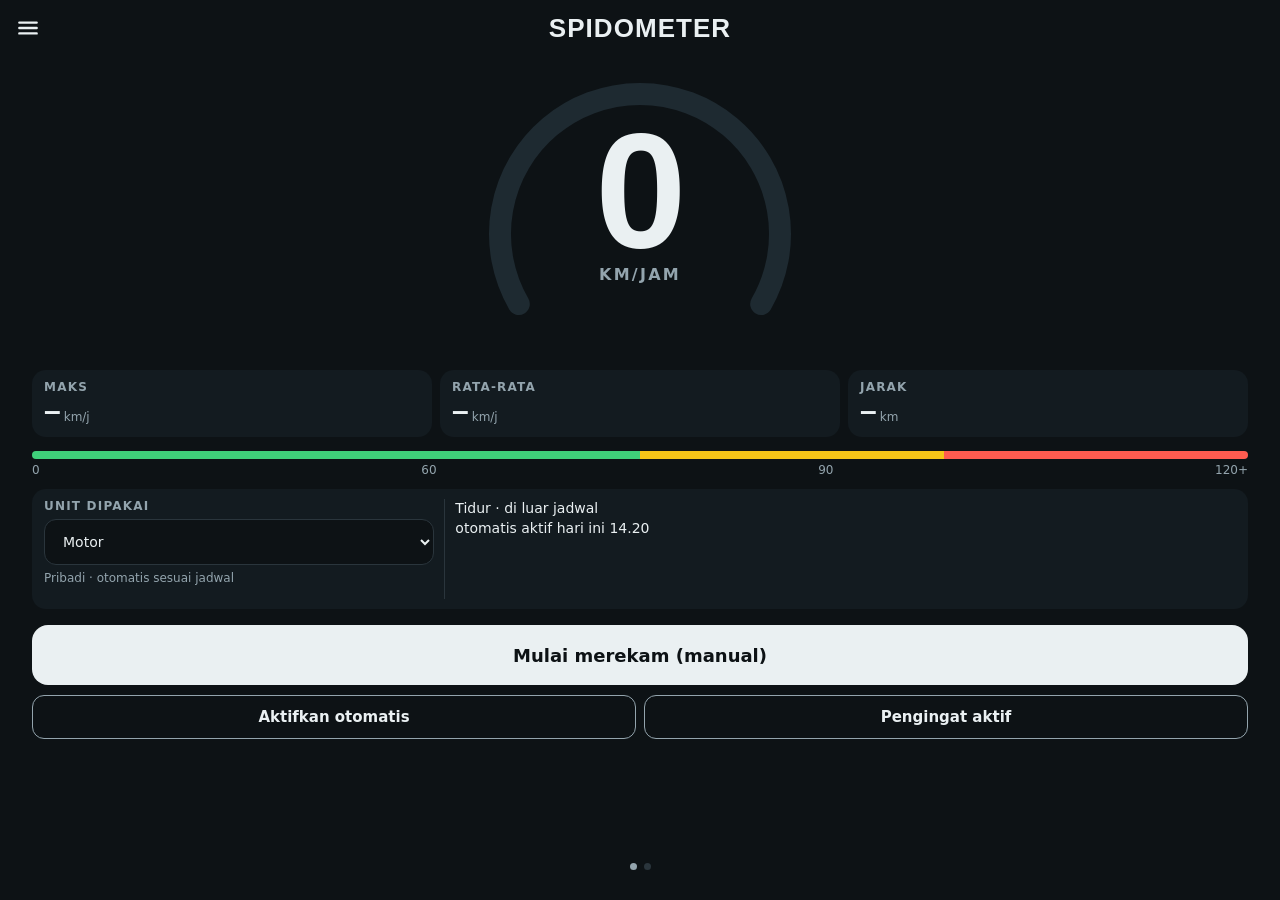
==== commit 933b0b87: "v0.9.5 hapus blok hasil deteksi" ====
--- a/index.html
+++ b/index.html
@@ -92,9 +92,10 @@
 
     <!-- Data peta -->
     <section class="view" id="v-data">
-      <div class="row" style="margin-bottom:10px"><div class="seg" id="dpTabs"><button data-tab="danau">Danau</button><button data-tab="gambar">Gambar</button><button data-tab="batas">Batas</button><button data-tab="pdf">Peta PDF</button></div></div>
+      <div class="row" style="margin-bottom:10px"><div class="seg" id="dpTabs"><button data-tab="danau">Danau</button><button data-tab="gambar">Gambar</button><button data-tab="blok">Blok</button><button data-tab="batas">Batas</button><button data-tab="pdf">PDF</button></div></div>
       <div class="dpp" id="dp-danau"></div>
       <div class="dpp" id="dp-gambar"></div>
+      <div class="dpp" id="dp-blok"></div>
       <div class="dpp" id="dp-batas"></div>
       <div class="dpp" id="dp-pdf">
       <div class="card"><div id="ovList" class="muted">Belum ada.</div>
@@ -234,7 +235,7 @@
   <a data-print="1">Cetak</a>
   <a data-go="set">Pengaturan</a>
   <a data-go="data">Data peta</a>
-  <div class="ver">by Yohanes div2<br>Versi 0.9.2</div>
+  <div class="ver">by Yohanes div2<br>Versi 0.9.5</div>
 </nav>
 <div id="mergeBar"><div id="mergeInfo"></div><button class="btn" id="mergeNo">Batal</button><button class="btn pri" id="mergeGo">Gabungkan</button></div>
 <div id="sheet"></div>
@@ -249,6 +250,7 @@
 <script src="peta.js"></script>
 <script src="dem.js"></script>
 <script src="batas.js"></script>
+<script src="blok.js"></script>
 <script src="app.js"></script>
 </body>
 </html>
--- a/style.css
+++ b/style.css
@@ -431,3 +431,11 @@
 .dprow .nm{flex:1;min-width:0}.dprow .nm b{display:block}.dprow .nm small{opacity:.7}
 
 .toolpanel .tgrid.g4{grid-template-columns:repeat(4,1fr)}
+
+.blkpop{position:absolute;top:10px;left:64px;right:10px;z-index:1000;background:var(--bg);border:1px solid var(--line);border-radius:12px;padding:8px 10px;color:var(--tx);font-size:max(12px,calc(13px*var(--fs,1)));box-shadow:0 4px 18px rgba(0,0,0,.35)}
+.blkpop .bh{display:flex;align-items:center;gap:6px}.blkpop .bh b{flex:1;min-width:0;font-size:max(13px,calc(15px*var(--fs,1)))}
+.blkpop .ib2{width:38px;height:38px;border-radius:10px;border:1px solid var(--line);background:none;color:inherit;font:inherit;cursor:pointer;display:flex;align-items:center;justify-content:center;flex:none}
+.blkpop .bl{margin-top:4px;opacity:.92}.blkpop .bl small{opacity:.7}
+.blkpop .tseg{margin:6px 0 0}
+.vx{width:18px;height:18px;border-radius:50%;background:#fff;border:3px solid #4DA3FF;margin:2px;box-sizing:border-box}.vx.sel{background:#FFD84D}
+.vm{width:10px;height:10px;border-radius:50%;background:rgba(255,255,255,.75);margin:6px}
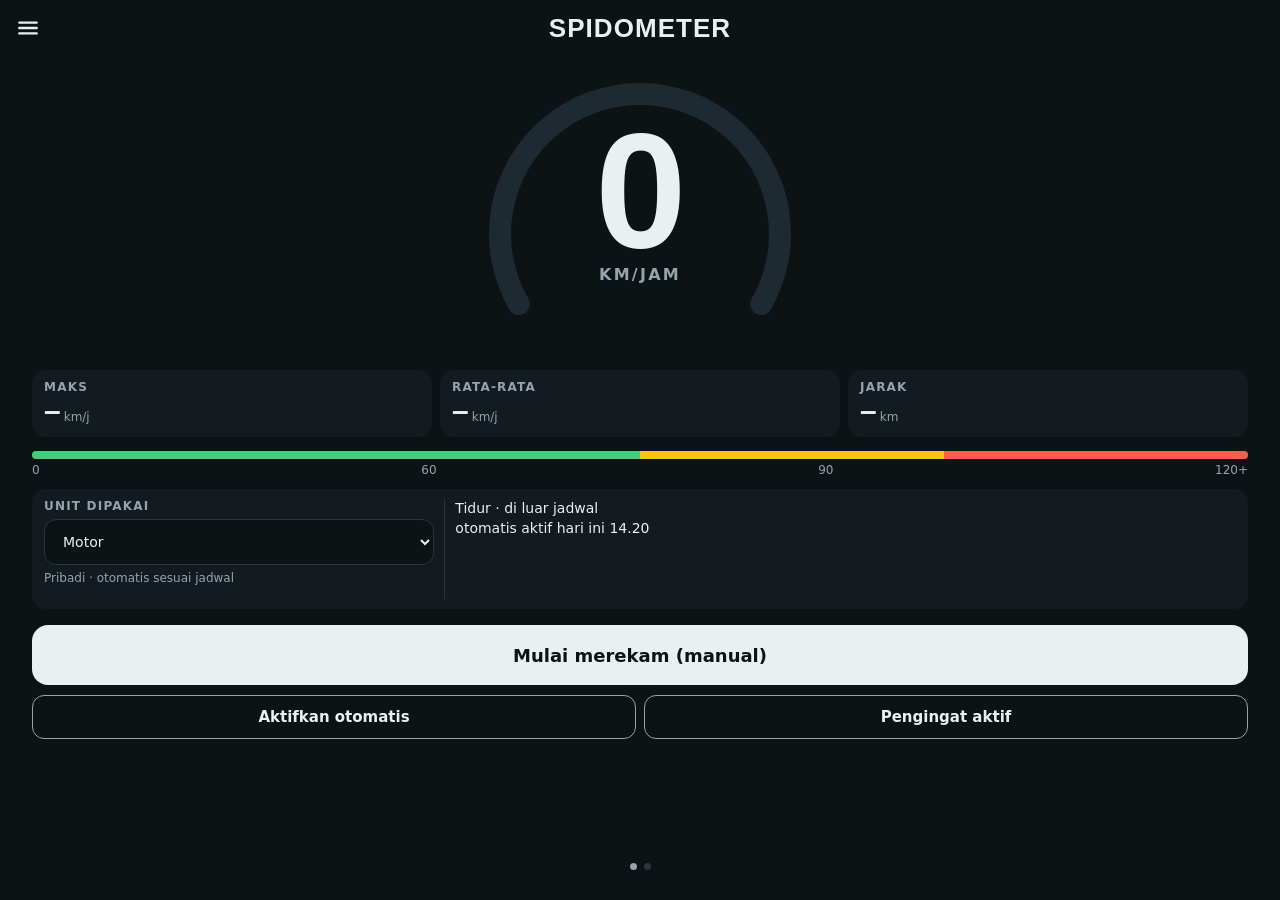
==== commit d318934e: "v0.9.6 hapus scan blok, performa 800 blok" ====
--- a/index.html
+++ b/index.html
@@ -146,6 +146,9 @@
       <div class="h">PETA SAYA (PDF)</div>
       <div class="card"><div class="muted">Daftar peta PDF (tambah, kalibrasi, ekspor, impor, hapus) sekarang ada di menu Data peta.</div><button class="btn" id="ovGo" style="margin-top:10px;width:100%">Buka Data peta › Peta PDF</button></div>
 
+      <div class="h">BLOK</div>
+      <div class="card"><div class="muted" id="blkInfo"></div><button class="btn" id="blkDelAll" style="margin-top:10px;width:100%;color:var(--r)">Hapus semua blok</button></div>
+
       <div class="h">DATA KETINGGIAN (DEMNAS)</div>
       <div class="card"><div class="muted" id="demInfo">Memeriksa…</div>
         <div class="muted" id="demProg" style="display:none;margin-top:8px"></div>
@@ -235,7 +238,7 @@
   <a data-print="1">Cetak</a>
   <a data-go="set">Pengaturan</a>
   <a data-go="data">Data peta</a>
-  <div class="ver">by Yohanes div2<br>Versi 0.9.5</div>
+  <div class="ver">by Yohanes div2<br>Versi 0.9.6</div>
 </nav>
 <div id="mergeBar"><div id="mergeInfo"></div><button class="btn" id="mergeNo">Batal</button><button class="btn pri" id="mergeGo">Gabungkan</button></div>
 <div id="sheet"></div>
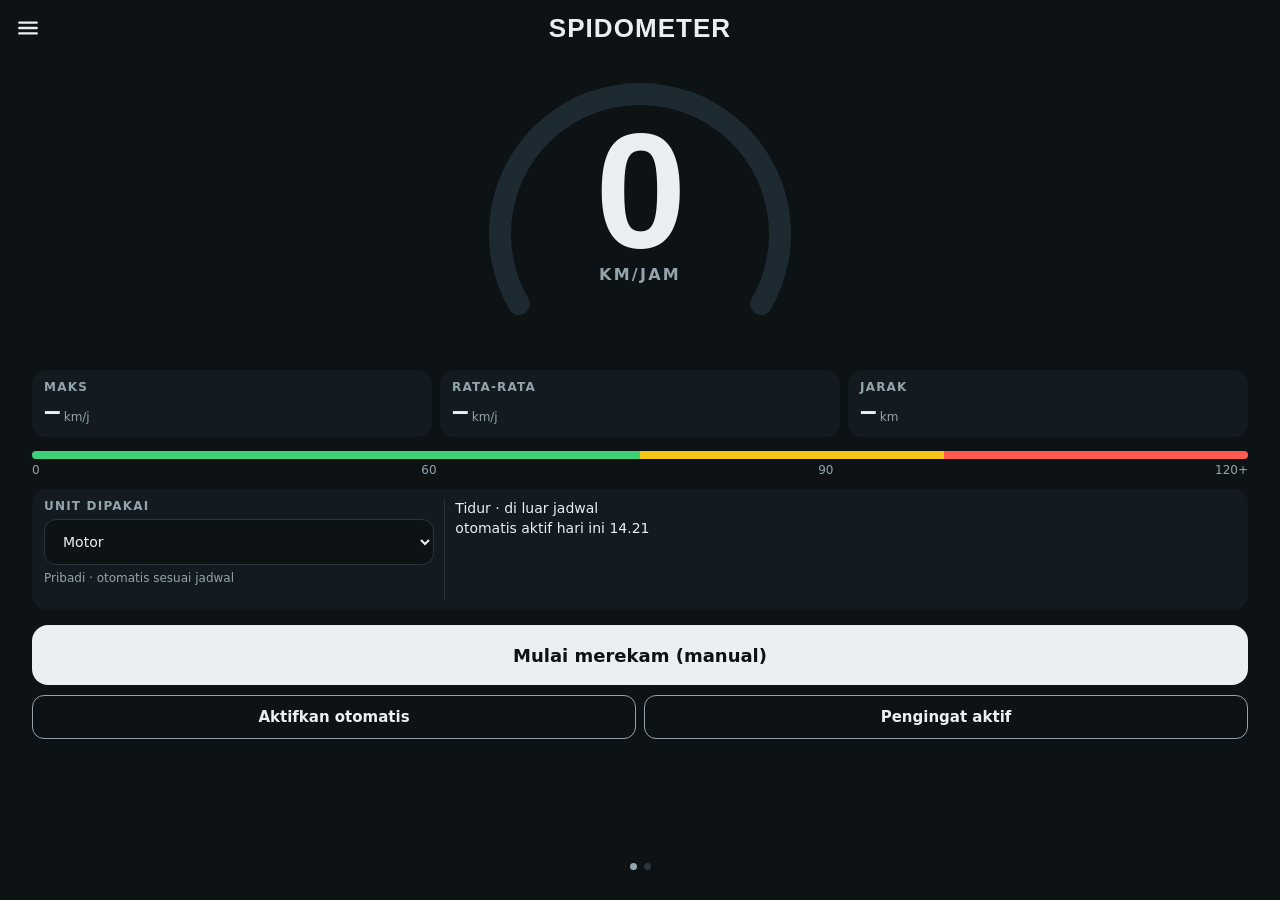
==== commit 580237f8: "v0.9.7 edit batas ala Loghz, garis biru neon" ====
--- a/index.html
+++ b/index.html
@@ -238,7 +238,7 @@
   <a data-print="1">Cetak</a>
   <a data-go="set">Pengaturan</a>
   <a data-go="data">Data peta</a>
-  <div class="ver">by Yohanes div2<br>Versi 0.9.6</div>
+  <div class="ver">by Yohanes div2<br>Versi 0.9.7</div>
 </nav>
 <div id="mergeBar"><div id="mergeInfo"></div><button class="btn" id="mergeNo">Batal</button><button class="btn pri" id="mergeGo">Gabungkan</button></div>
 <div id="sheet"></div>
--- a/style.css
+++ b/style.css
@@ -437,5 +437,7 @@
 .blkpop .ib2{width:38px;height:38px;border-radius:10px;border:1px solid var(--line);background:none;color:inherit;font:inherit;cursor:pointer;display:flex;align-items:center;justify-content:center;flex:none}
 .blkpop .bl{margin-top:4px;opacity:.92}.blkpop .bl small{opacity:.7}
 .blkpop .tseg{margin:6px 0 0}
-.vx{width:18px;height:18px;border-radius:50%;background:#fff;border:3px solid #4DA3FF;margin:2px;box-sizing:border-box}.vx.sel{background:#FFD84D}
+.vx{width:20px;height:20px;border-radius:50%;background:#00D4FF;border:3px solid #06202B;margin:3px;box-sizing:border-box;box-shadow:0 0 0 1.5px #fff}
 .vm{width:10px;height:10px;border-radius:50%;background:rgba(255,255,255,.75);margin:6px}
+
+.lkbar.bot{top:auto;bottom:64px;left:10px;right:10px}
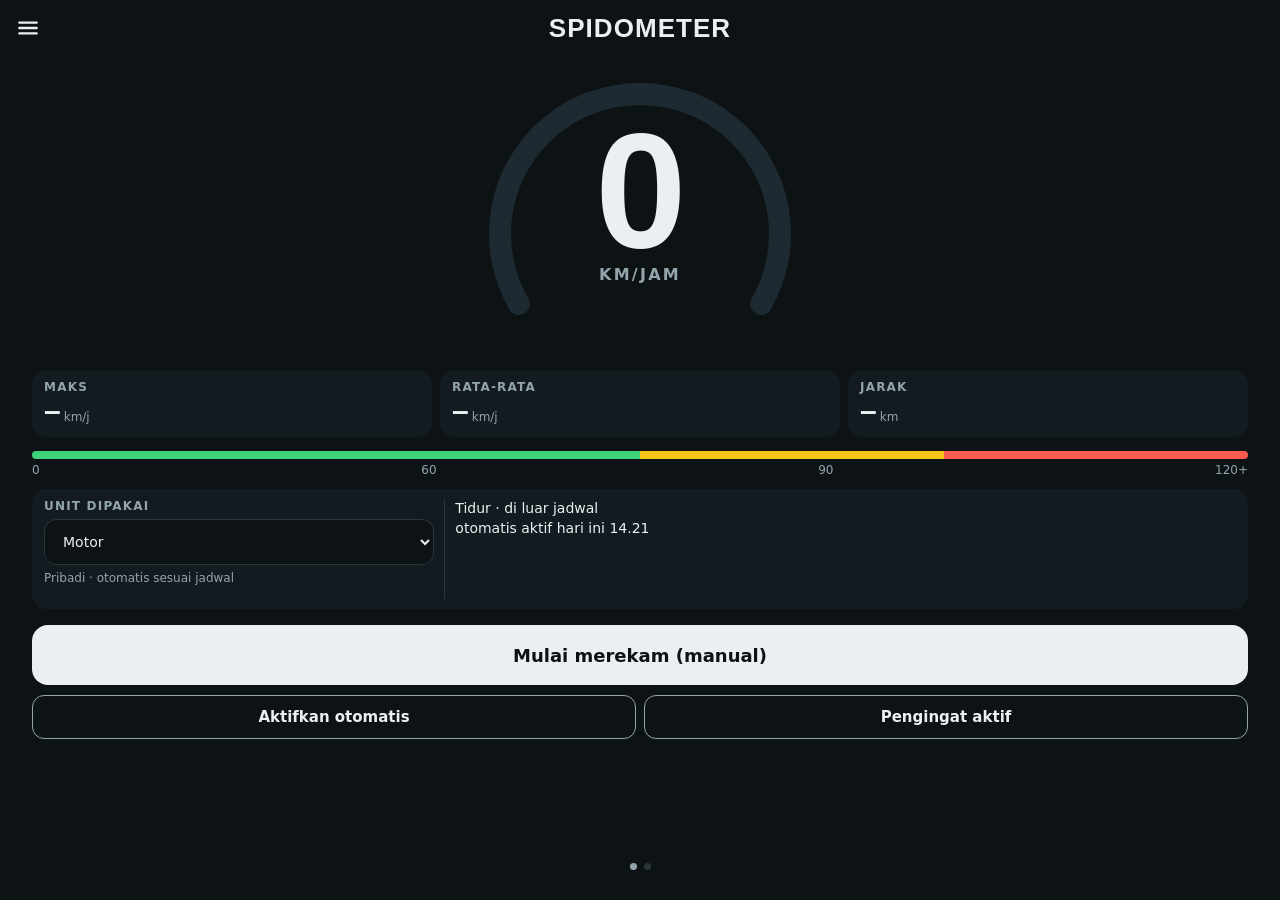
==== commit 631d886a: "v0.9.8: pecah app.js jadi modul" ====
--- a/index.html
+++ b/index.html
@@ -238,7 +238,7 @@
   <a data-print="1">Cetak</a>
   <a data-go="set">Pengaturan</a>
   <a data-go="data">Data peta</a>
-  <div class="ver">by Yohanes div2<br>Versi 0.9.7</div>
+  <div class="ver">by Yohanes div2<br>Versi 0.9.8</div>
 </nav>
 <div id="mergeBar"><div id="mergeInfo"></div><button class="btn" id="mergeNo">Batal</button><button class="btn pri" id="mergeGo">Gabungkan</button></div>
 <div id="sheet"></div>
@@ -254,6 +254,19 @@
 <script src="dem.js"></script>
 <script src="batas.js"></script>
 <script src="blok.js"></script>
+<script src="core.js"></script>
+<script src="spido.js"></script>
+<script src="riwayat.js"></script>
+<script src="pengaturan.js"></script>
+<script src="sistem.js"></script>
+<script src="lintasan.js"></script>
+<script src="dem-ui.js"></script>
+<script src="view3d.js"></script>
+<script src="batas-ui.js"></script>
+<script src="blok-ui.js"></script>
+<script src="bentuk-ui.js"></script>
+<script src="peta-saya.js"></script>
+<script src="spidomap.js"></script>
 <script src="app.js"></script>
 </body>
 </html>
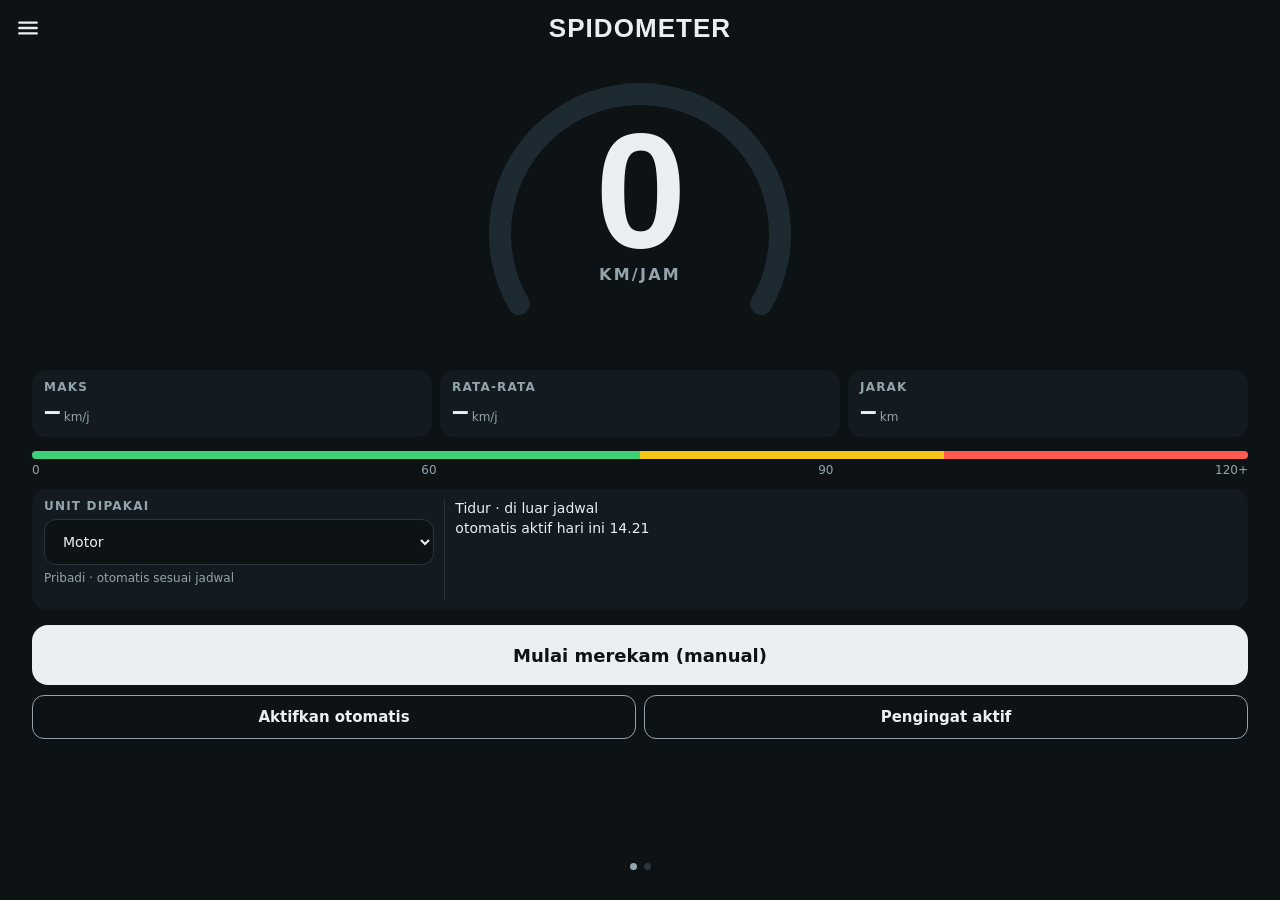
==== commit c3c68e12: "v0.9.9: kontur ringan (worker, simpanan, bertahap)" ====
--- a/index.html
+++ b/index.html
@@ -238,7 +238,7 @@
   <a data-print="1">Cetak</a>
   <a data-go="set">Pengaturan</a>
   <a data-go="data">Data peta</a>
-  <div class="ver">by Yohanes div2<br>Versi 0.9.8</div>
+  <div class="ver">by Yohanes div2<br>Versi 0.9.9</div>
 </nav>
 <div id="mergeBar"><div id="mergeInfo"></div><button class="btn" id="mergeNo">Batal</button><button class="btn pri" id="mergeGo">Gabungkan</button></div>
 <div id="sheet"></div>
